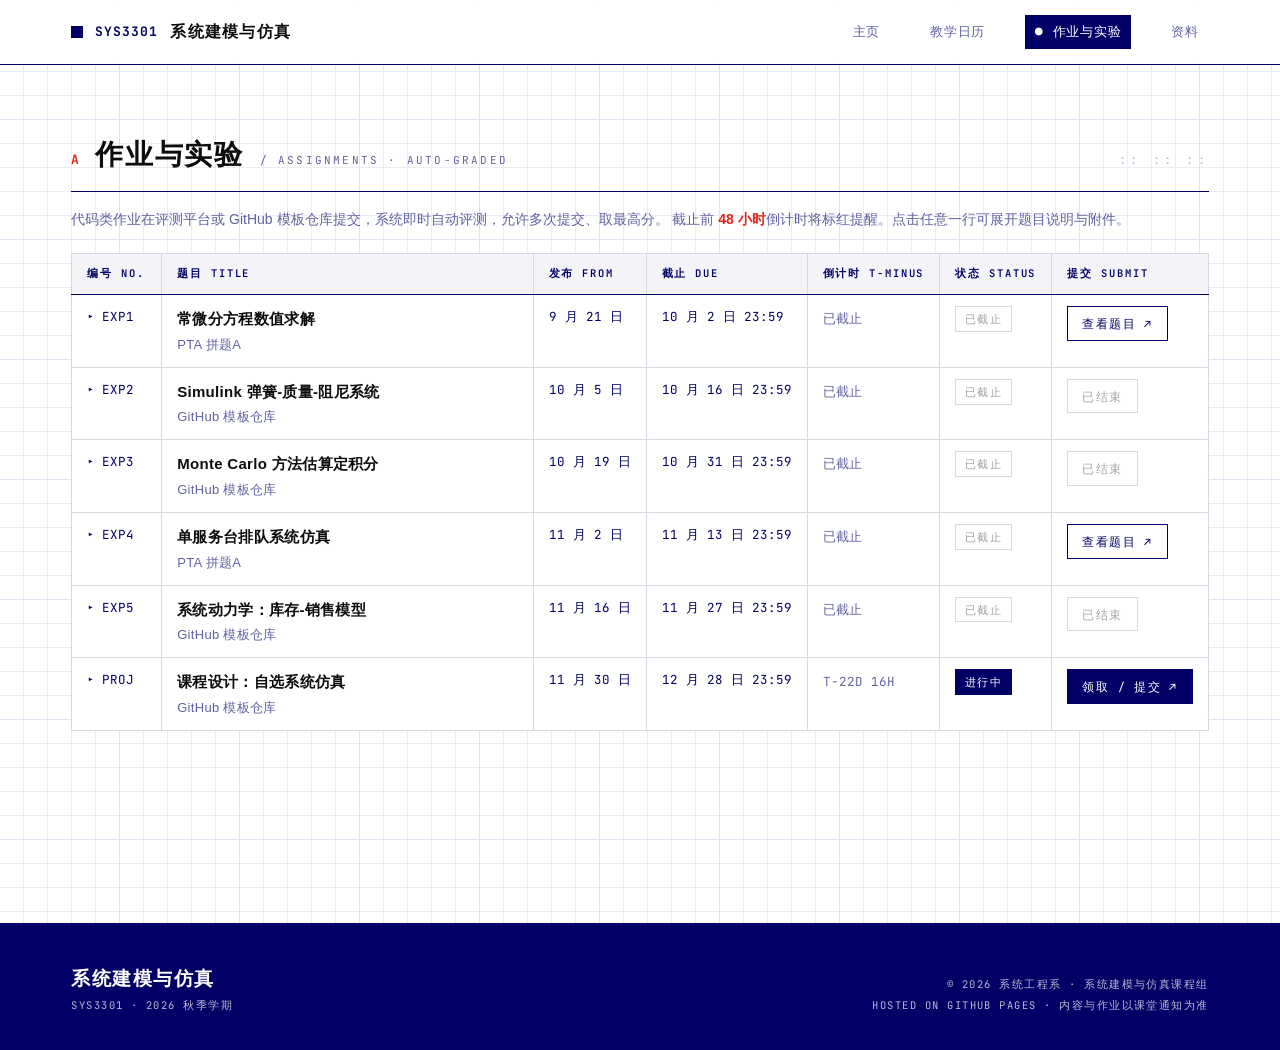
==== assignments.html @ a7ab5115 "Add files via upload" ====
<!DOCTYPE html>
<html lang="zh-CN">
<head>
<meta charset="UTF-8">
<meta name="viewport" content="width=device-width, initial-scale=1.0">
<title>作业与实验 · 系统建模与仿真</title>
<meta name="description" content="仿真实验列表：发布时间、截止时间、实时倒计时、自动评测入口。">
<link rel="preconnect" href="https://fonts.googleapis.com">
<link href="https://fonts.googleapis.com/css2?family=JetBrains+Mono:wght@400;600;700&display=swap" rel="stylesheet">
<link rel="stylesheet" href="css/style.css">
</head>
<body data-page="assignments">

<header id="site-header" class="site-header"></header>

<main class="page">
  <section>
    <div class="sec-head">
      <span class="num">A</span>
      <h2>作业与实验</h2>
      <span class="en">/ Assignments · Auto-Graded</span>
      <span class="dots">:: :: ::</span>
    </div>
    <p style="padding:16px 0 22px;color:var(--navy-62);font-size:14px">
      代码类作业在评测平台或 GitHub 模板仓库提交，系统即时自动评测，允许多次提交、取最高分。
      截止前 <b style="color:var(--red)">48 小时</b>倒计时将标红提醒。点击任意一行可展开题目说明与附件。
    </p>
    <div id="assign-list"></div>
  </section>
</main>

<footer id="site-footer" class="site-footer"></footer>

<script src="js/data.js"></script>
<script src="js/site.js"></script>
</body>
</html>
---- css/style.css ----
/* ============================================================
   系统建模与仿真 · 课程网站框架
   设计语言：坐标纸网格 / 蓝图藏青 / 等宽技术标注 / 图签式编号
   主题色集中在下方 CSS 变量，换肤只改这里
   ============================================================ */

:root {
  --paper:   #ffffff;
  --grid:    #e9ecf3;            /* 坐标纸细格线 */
  --grid-2:  #dde2ee;            /* 坐标纸主格线 */
  --ink:     #0d0d0d;
  --navy:    #000066;            /* 主色·蓝图藏青 */
  --navy-62: rgba(0, 0, 102, .62);
  --navy-30: rgba(0, 0, 102, .30);
  --red:     #e2231a;            /* 几何强调·紧迫信息 */
  --line:    #d4d9e4;
  --mono:    "JetBrains Mono", "SF Mono", ui-monospace, Menlo, Consolas, monospace;
  --sans:    "Inter", "Helvetica Neue", -apple-system, "PingFang SC", "Microsoft YaHei", sans-serif;
  --ease:    cubic-bezier(.22, 1, .36, 1);
  --gutter:  clamp(20px, 4vw, 64px);
  --maxw:    1240px;
}

* { margin: 0; padding: 0; box-sizing: border-box; }

html { scroll-behavior: smooth; }

body {
  background: var(--paper);
  /* 坐标纸：24px 细格 + 120px 主格 */
  background-image:
    linear-gradient(var(--grid-2) 1px, transparent 1px),
    linear-gradient(90deg, var(--grid-2) 1px, transparent 1px),
    linear-gradient(var(--grid) 1px, transparent 1px),
    linear-gradient(90deg, var(--grid) 1px, transparent 1px);
  background-size: 120px 120px, 120px 120px, 24px 24px, 24px 24px;
  background-position: -1px -1px;
  color: var(--ink);
  font-family: var(--sans);
  font-size: 15.5px;
  line-height: 1.7;
  -webkit-font-smoothing: antialiased;
}

::selection { background: var(--navy); color: #fff; }

a { color: inherit; text-decoration: none; }

.mono { font-family: var(--mono); }

/* 链接：1px 底线 + 悬停藏青 */
.u-link {
  border-bottom: 1px solid var(--navy-30);
  transition: border-color .25s var(--ease), color .25s var(--ease);
  padding-bottom: 1px;
}
.u-link:hover { color: var(--navy); border-color: var(--navy); }

/* 图框 + 四角十字定位标记 */
.frame { border: 1px solid var(--navy); background: var(--paper); position: relative; }
.frame .reg { position: absolute; inset: 0; pointer-events: none; }
.frame::before, .frame::after,
.frame .reg::before, .frame .reg::after {
  content: "+";
  position: absolute;
  font-family: var(--mono);
  font-size: 13px;
  color: var(--navy);
  line-height: 1;
}
.frame::before { top: -7px; left: -6px; }
.frame::after  { top: -7px; right: -6px; }
.frame .reg::before { bottom: -7px; left: -6px; }
.frame .reg::after  { bottom: -7px; right: -6px; }

/* 节标题：编号 · 中文 · / 英文小字 · 右侧点阵 */
.sec-head {
  display: flex;
  align-items: baseline;
  gap: 16px;
  padding: 12px 0;
  border-bottom: 1px solid var(--navy);
  margin-bottom: 0;
}
.sec-head .num {
  font-family: var(--mono);
  font-weight: 700;
  font-size: 13px;
  color: var(--red);
}
.sec-head h2 {
  font-weight: 800;
  font-size: clamp(21px, 2.6vw, 28px);
  letter-spacing: .06em;
}
.sec-head .en {
  font-family: var(--mono);
  font-size: 11px;
  letter-spacing: .2em;
  text-transform: uppercase;
  color: var(--navy-62);
}
.sec-head .dots {
  margin-left: auto;
  font-family: var(--mono);
  font-size: 12px;
  letter-spacing: .35em;
  color: var(--navy-30);
  user-select: none;
}

/* ---------- 顶部导航 ---------- */

.site-header {
  position: sticky;
  top: 0;
  z-index: 50;
  background: rgba(255, 255, 255, .92);
  backdrop-filter: blur(6px);
  border-bottom: 1px solid var(--navy);
}
.site-header .bar {
  max-width: var(--maxw);
  margin: 0 auto;
  padding: 0 var(--gutter);
  height: 64px;
  display: flex;
  align-items: center;
  justify-content: space-between;
  gap: 24px;
}
.brand { display: flex; align-items: center; gap: 12px; min-width: 0; }
.brand .sq {
  width: 12px; height: 12px;
  background: var(--navy);
  flex: none;
}
.brand .code {
  font-family: var(--mono);
  font-weight: 700;
  font-size: 13px;
  letter-spacing: .08em;
  color: var(--navy);
  white-space: nowrap;
}
.brand .name {
  font-weight: 800;
  font-size: 15.5px;
  letter-spacing: .08em;
  white-space: nowrap;
  overflow: hidden;
  text-overflow: ellipsis;
}
.site-nav { display: flex; gap: clamp(10px, 2.4vw, 30px); }
.site-nav a {
  font-family: var(--mono);
  font-size: 12.5px;
  letter-spacing: .06em;
  padding: 6px 10px;
  color: var(--navy-62);
  transition: color .25s var(--ease), background .25s var(--ease);
  white-space: nowrap;
}
.site-nav a:hover { color: var(--navy); }
.site-nav a.active { background: var(--navy); color: #fff; }

/* ---------- 首屏 ---------- */

.hero {
  max-width: var(--maxw);
  margin: clamp(22px, 4vh, 48px) auto 0;
  padding: 0 var(--gutter);
}
.hero .frame {
  display: grid;
  grid-template-columns: minmax(0, 7fr) minmax(0, 5fr);
  min-height: 420px;
}
.hero .left { padding: clamp(26px, 4vw, 56px); display: flex; flex-direction: column; }
.hero .meta-top {
  display: flex;
  flex-wrap: wrap;
  gap: 8px 28px;
  font-family: var(--mono);
  font-size: 11.5px;
  letter-spacing: .14em;
  color: var(--navy-62);
  text-transform: uppercase;
}
.hero h1 {
  font-weight: 900;
  font-size: clamp(40px, 6.4vw, 76px);
  line-height: 1.12;
  letter-spacing: .01em;
  margin: auto 0;
  padding: 28px 0;
}
.hero h1 .dim { color: var(--navy-30); }
.hero .subtitle {
  font-family: var(--mono);
  font-size: clamp(10.5px, 1.1vw, 12.5px);
  letter-spacing: .26em;
  text-transform: uppercase;
  color: var(--navy);
  border-top: 1px solid var(--line);
  padding-top: 16px;
}
.hero .right {
  border-left: 1px solid var(--navy);
  position: relative;
  display: flex;
  flex-direction: column;
  min-height: 300px;
}
.hero .right canvas { flex: 1; width: 100%; display: block; }
.hero .fig-cap {
  font-family: var(--mono);
  font-size: 10.5px;
  letter-spacing: .12em;
  color: var(--navy-62);
  border-top: 1px solid var(--line);
  padding: 8px 14px;
  display: flex;
  justify-content: space-between;
  gap: 12px;
}
.hero .fig-cap b { color: var(--red); font-weight: 600; }

/* 首屏下方参数带 */
.spec-strip {
  max-width: var(--maxw);
  margin: 18px auto 0;
  padding: 0 var(--gutter);
}
.spec-strip .row {
  display: grid;
  grid-template-columns: repeat(auto-fit, minmax(200px, 1fr));
  border: 1px solid var(--navy);
  background: var(--paper);
}
.spec-strip .cell {
  padding: 12px 16px 10px;
  border-right: 1px solid var(--line);
}
.spec-strip .cell:last-child { border-right: 0; }
.spec-strip .k {
  display: block;
  font-family: var(--mono);
  font-size: 10px;
  letter-spacing: .2em;
  text-transform: uppercase;
  color: var(--navy-62);
  margin-bottom: 2px;
}
.spec-strip .v { font-weight: 700; font-size: 14.5px; letter-spacing: .03em; }
.spec-strip .v.red { color: var(--red); }

/* ---------- 主体 ---------- */

.page {
  max-width: var(--maxw);
  margin: 0 auto;
  padding: clamp(34px, 6vh, 76px) var(--gutter) 90px;
}
.page section { margin-bottom: clamp(44px, 8vh, 88px); scroll-margin-top: 88px; }

/* ---------- 规格表（公告 / 日历 / 作业共用） ---------- */

.sheet { width: 100%; border-collapse: collapse; border: 1px solid var(--navy); background: var(--paper); }
.sheet th, .sheet td {
  border: 1px solid var(--line);
  padding: 11px 15px;
  text-align: left;
  vertical-align: top;
  font-size: 14.5px;
}
.sheet thead th {
  font-family: var(--mono);
  font-size: 10.5px;
  letter-spacing: .18em;
  text-transform: uppercase;
  font-weight: 600;
  color: var(--navy);
  border-bottom: 1px solid var(--navy);
  background: rgba(0, 0, 102, .045);
  white-space: nowrap;
}
.sheet tbody tr { transition: background .2s var(--ease); }
.sheet tbody tr:hover { background: rgba(0, 0, 102, .04); }
.sheet td.num { font-family: var(--mono); font-size: 12.5px; white-space: nowrap; color: var(--navy); }
.sheet td.topic { font-weight: 700; font-size: 15px; letter-spacing: .02em; min-width: 180px; }
.sheet td .sub { display: block; font-weight: 400; font-size: 13px; color: var(--navy-62); margin-top: 2px; }

/* 本周行：左侧红色刻线 */
.sheet tr.is-now { background: rgba(0, 0, 102, .05); }
.sheet tr.is-now td:first-child { box-shadow: inset 3px 0 0 var(--red); }
.now-tag {
  display: inline-block;
  font-family: var(--mono);
  font-size: 10px;
  letter-spacing: .12em;
  color: var(--red);
  border: 1px solid var(--red);
  padding: 1px 6px;
  margin-left: 8px;
  vertical-align: 2px;
}

/* ---------- 状态标：直角小方块标签 ---------- */

.pill {
  display: inline-block;
  font-family: var(--mono);
  font-size: 11px;
  letter-spacing: .1em;
  padding: 3px 9px 2px;
  border: 1px solid var(--navy);
  white-space: nowrap;
}
.pill.open    { background: var(--navy); color: #fff; }
.pill.soon    { border-color: var(--red); color: var(--red); }
.pill.closed  { border-color: var(--line); color: rgba(13,13,13,.4); }
.pill.pending { border-style: dashed; color: var(--navy-62); }

.countdown { font-family: var(--mono); font-size: 12.5px; white-space: nowrap; color: var(--navy-62); }
.countdown.urgent { color: var(--red); font-weight: 700; }

/* 作业详情展开 */
.hw-row { cursor: pointer; }
.hw-row .toggle {
  display: inline-block;
  font-family: var(--mono);
  font-size: 12px;
  color: var(--navy);
  margin-right: 8px;
  transition: transform .3s var(--ease);
}
.hw-body {
  padding: 18px 22px;
  background: rgba(0, 0, 102, .04);
  border-left: 3px solid var(--navy);
}
.hw-body p { max-width: 64ch; margin-bottom: 10px; }
.hw-body .files { font-family: var(--mono); font-size: 12.5px; }

/* 按钮：直角细框，等宽大写 */
.btn {
  display: inline-block;
  font-family: var(--mono);
  font-size: 11.5px;
  letter-spacing: .12em;
  text-transform: uppercase;
  padding: 7px 14px 6px;
  border: 1px solid var(--navy);
  color: var(--navy);
  background: var(--paper);
  transition: background .25s var(--ease), color .25s var(--ease), border-color .25s var(--ease);
  white-space: nowrap;
}
.btn:hover { background: rgba(0, 0, 102, .06); }
.btn.primary { background: var(--navy); color: #fff; }
.btn.primary:hover { background: var(--red); border-color: var(--red); }
.btn.disabled { border-color: var(--line); color: rgba(13,13,13,.38); pointer-events: none; }

/* ---------- 参数格（课程信息） ---------- */

.info-grid {
  display: grid;
  grid-template-columns: repeat(auto-fit, minmax(250px, 1fr));
  border: 1px solid var(--navy);
  background: var(--paper);
}
.info-grid .cell {
  padding: 18px 20px 16px;
  border-right: 1px solid var(--line);
  border-bottom: 1px solid var(--line);
}
.info-grid .k {
  display: block;
  font-family: var(--mono);
  font-size: 10px;
  letter-spacing: .2em;
  text-transform: uppercase;
  color: var(--navy-62);
  margin-bottom: 5px;
}
.info-grid .v { font-size: 14.5px; font-weight: 600; letter-spacing: .02em; }

/* ---------- 教学团队 ---------- */

.staff-row {
  display: grid;
  grid-template-columns: 250px 1fr auto;
  gap: 8px 28px;
  align-items: baseline;
  padding: 16px 4px;
  border-bottom: 1px solid var(--line);
  background: rgba(255,255,255,.6);
}
.staff-row:first-of-type { border-top: 1px solid var(--line); }
.staff-row .who .name { font-weight: 800; font-size: 17px; letter-spacing: .05em; }
.staff-row .who .title {
  font-family: var(--mono);
  font-size: 10.5px;
  letter-spacing: .16em;
  text-transform: uppercase;
  color: var(--navy-62);
  display: block;
  margin-top: 2px;
}
.staff-row .what { font-size: 13.5px; color: var(--navy-62); }
.staff-row .contact { font-family: var(--mono); font-size: 12px; text-align: right; }

/* ---------- 资料页 ---------- */

.res-group { margin-bottom: 36px; }
.res-row {
  display: grid;
  grid-template-columns: 46px 1fr auto;
  gap: 8px 20px;
  align-items: baseline;
  padding: 12px 4px;
  border-bottom: 1px solid var(--line);
  background: rgba(255,255,255,.6);
}
.res-row:first-of-type { border-top: 1px solid var(--line); }
.res-row .idx { font-family: var(--mono); font-size: 11.5px; color: var(--navy-62); }
.res-row .t { font-size: 14.5px; }
.res-row .t .note { font-family: var(--mono); color: var(--navy-62); font-size: 12px; margin-left: 10px; }
.res-row .go {
  font-family: var(--mono);
  font-size: 11px;
  letter-spacing: .16em;
  color: var(--navy);
}
a.res-row .go { transition: transform .3s var(--ease); }
a.res-row:hover .go { transform: translate(2px, -2px); color: var(--red); }

/* ---------- 页脚：藏青实底 ---------- */

.site-footer { background: var(--navy); color: #fff; margin-top: 30px; }
.site-footer .inner {
  max-width: var(--maxw);
  margin: 0 auto;
  padding: 40px var(--gutter) 34px;
  display: flex;
  flex-wrap: wrap;
  gap: 16px 40px;
  justify-content: space-between;
  align-items: flex-end;
}
.site-footer .course { font-weight: 900; font-size: 19px; letter-spacing: .08em; }
.site-footer .fine {
  font-family: var(--mono);
  font-size: 10.5px;
  letter-spacing: .14em;
  line-height: 2;
  opacity: .72;
}
.site-footer a { border-bottom: 1px solid rgba(255,255,255,.4); }

/* ---------- 动效 ---------- */

.reveal { opacity: 0; transform: translateY(14px); }
.reveal.in {
  opacity: 1; transform: none;
  transition: opacity .6s var(--ease), transform .6s var(--ease);
}
@media (prefers-reduced-motion: reduce) {
  .reveal { opacity: 1; transform: none; }
  html { scroll-behavior: auto; }
}

/* ---------- 响应式 ---------- */

@media (max-width: 820px) {
  .hero .frame { grid-template-columns: 1fr; }
  .hero .right { border-left: 0; border-top: 1px solid var(--navy); }
}
@media (max-width: 760px) {
  .site-header .bar { height: auto; padding-top: 10px; padding-bottom: 8px; flex-wrap: wrap; }
  .site-nav { width: 100%; justify-content: space-between; gap: 2px; }
  .site-nav a { font-size: 11.5px; padding: 5px 6px; }
  .sheet-wrap { overflow-x: auto; }
  .sheet { min-width: 740px; }
  .staff-row { grid-template-columns: 1fr; gap: 4px; }
  .staff-row .contact { text-align: left; }
  .spec-strip .cell { border-right: 0; border-bottom: 1px solid var(--line); }
}
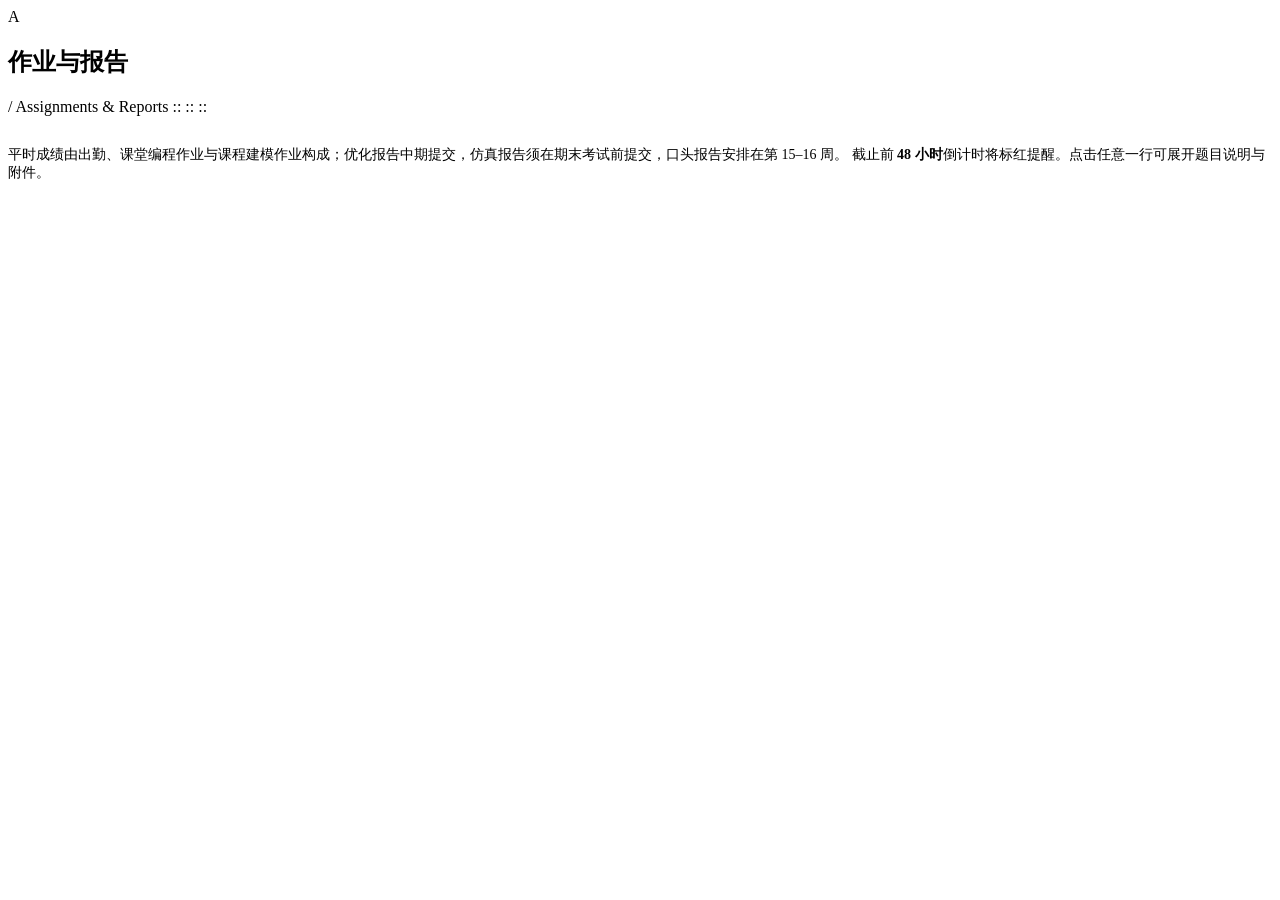
==== commit c98639a2: "Add files via upload" ====
--- a/assignments.html
+++ b/assignments.html
@@ -3,8 +3,8 @@
 <head>
 <meta charset="UTF-8">
 <meta name="viewport" content="width=device-width, initial-scale=1.0">
-<title>作业与实验 · 系统建模与仿真</title>
-<meta name="description" content="仿真实验列表：发布时间、截止时间、实时倒计时、自动评测入口。">
+<title>作业与报告 · 系统建模优化与仿真</title>
+<meta name="description" content="课程作业与报告：发布时间、截止时间、实时倒计时、提交入口。">
 <link rel="preconnect" href="https://fonts.googleapis.com">
 <link href="https://fonts.googleapis.com/css2?family=JetBrains+Mono:wght@400;600;700&display=swap" rel="stylesheet">
 <link rel="stylesheet" href="css/style.css">
@@ -17,12 +17,12 @@
   <section>
     <div class="sec-head">
       <span class="num">A</span>
-      <h2>作业与实验</h2>
-      <span class="en">/ Assignments · Auto-Graded</span>
+      <h2>作业与报告</h2>
+      <span class="en">/ Assignments &amp; Reports</span>
       <span class="dots">:: :: ::</span>
     </div>
     <p style="padding:16px 0 22px;color:var(--navy-62);font-size:14px">
-      代码类作业在评测平台或 GitHub 模板仓库提交，系统即时自动评测，允许多次提交、取最高分。
+      平时成绩由出勤、课堂编程作业与课程建模作业构成；优化报告中期提交，仿真报告须在期末考试前提交，口头报告安排在第 15–16 周。
       截止前 <b style="color:var(--red)">48 小时</b>倒计时将标红提醒。点击任意一行可展开题目说明与附件。
     </p>
     <div id="assign-list"></div>
